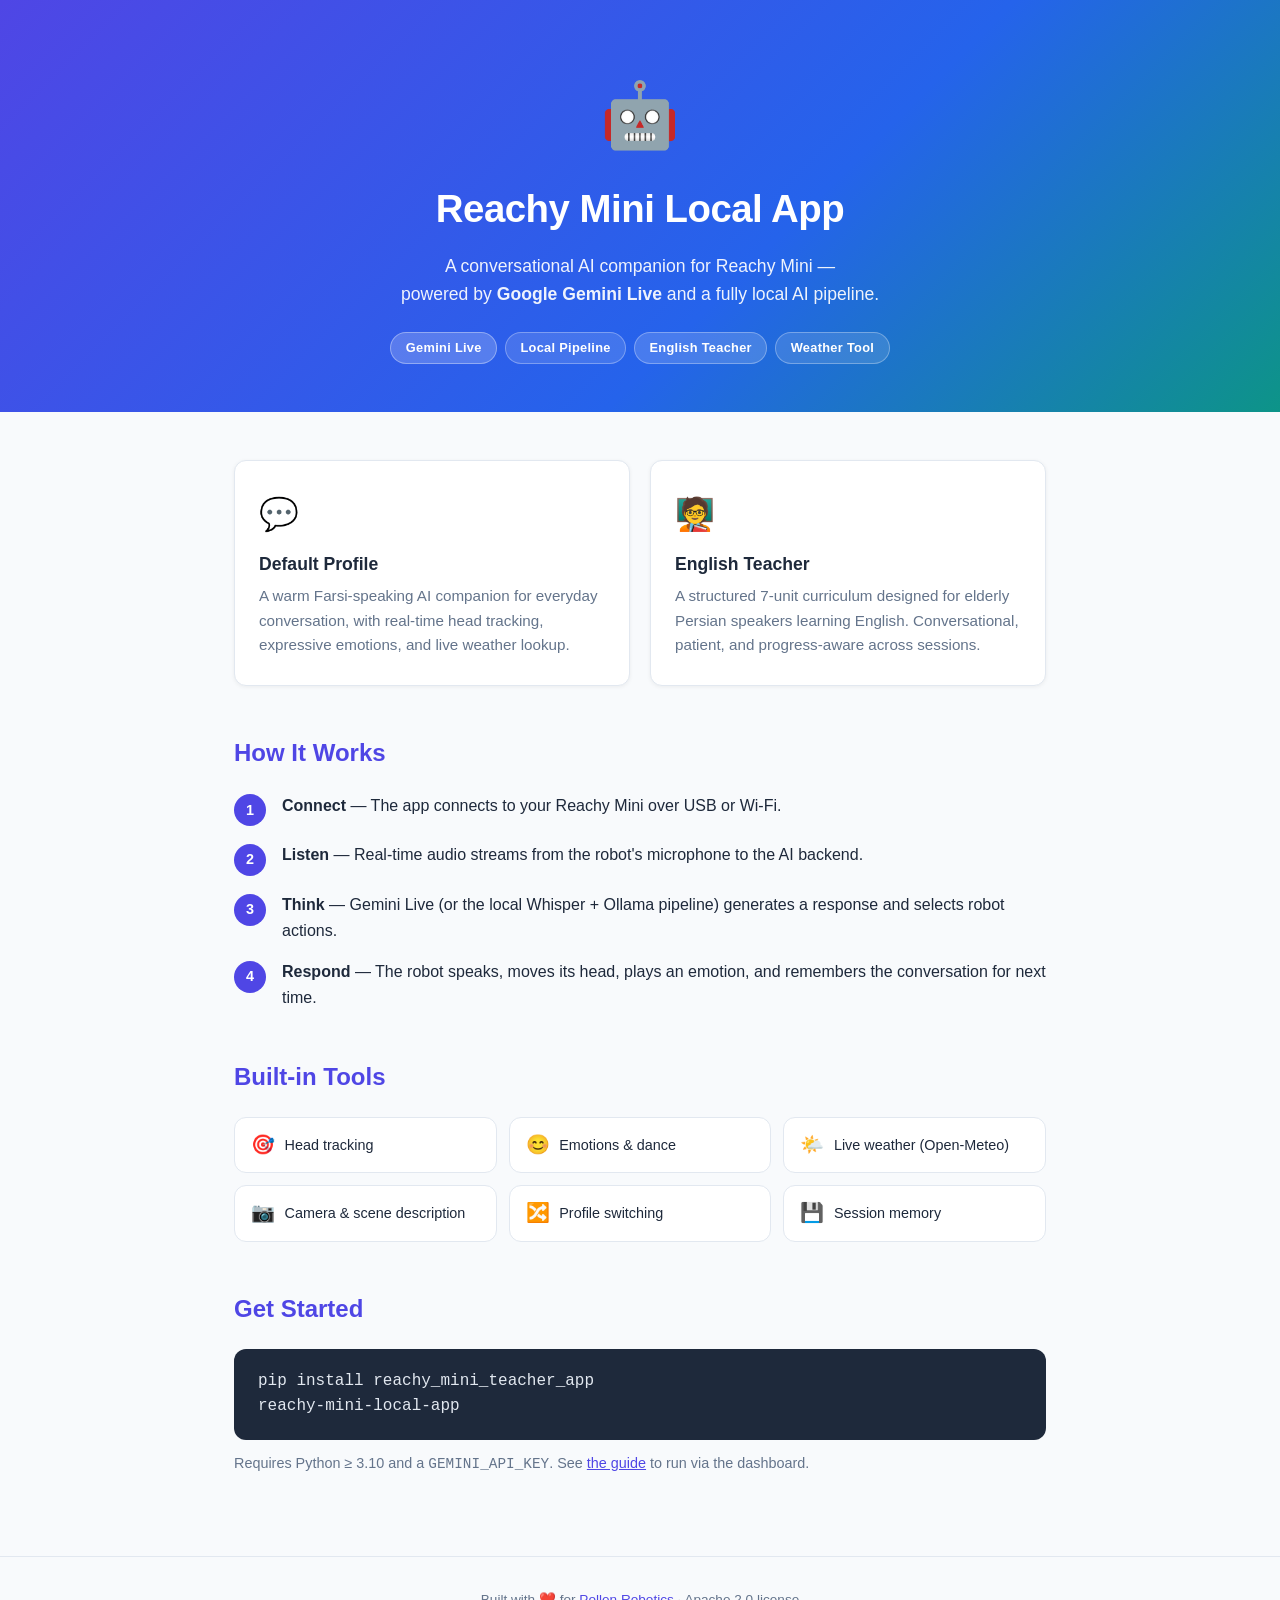
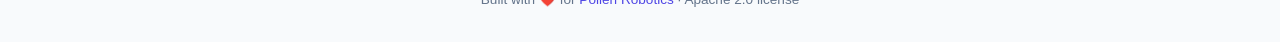
==== index.html @ 0720f4a0 "added the version 1" ====
<!DOCTYPE html>
<html lang="en">
<head>
  <meta charset="UTF-8" />
  <meta name="viewport" content="width=device-width, initial-scale=1.0" />
  <title>Reachy Mini Local App</title>
  <link rel="stylesheet" href="style.css" />
</head>
<body>
  <div class="hero">
    <div class="hero-inner">
      <span class="robot-emoji">🤖</span>
      <h1>Reachy Mini Local App</h1>
      <p class="tagline">
        A conversational AI companion for Reachy Mini —<br />
        powered by <strong>Google Gemini Live</strong> and a fully local AI pipeline.
      </p>
      <div class="badge-row">
        <span class="badge blue">Gemini Live</span>
        <span class="badge indigo">Local Pipeline</span>
        <span class="badge purple">English Teacher</span>
        <span class="badge teal">Weather Tool</span>
      </div>
    </div>
  </div>

  <main class="content">

    <!-- Profiles -->
    <section class="card-grid">
      <div class="card">
        <div class="card-icon">💬</div>
        <h3>Default Profile</h3>
        <p>A warm Farsi-speaking AI companion for everyday conversation, with real-time head tracking, expressive emotions, and live weather lookup.</p>
      </div>
      <div class="card">
        <div class="card-icon">🧑‍🏫</div>
        <h3>English Teacher</h3>
        <p>A structured 7-unit curriculum designed for elderly Persian speakers learning English. Conversational, patient, and progress-aware across sessions.</p>
      </div>
    </section>

    <!-- How it works -->
    <section class="section">
      <h2>How It Works</h2>
      <div class="steps">
        <div class="step">
          <div class="step-num">1</div>
          <div>
            <strong>Connect</strong> — The app connects to your Reachy Mini over USB or Wi-Fi.
          </div>
        </div>
        <div class="step">
          <div class="step-num">2</div>
          <div>
            <strong>Listen</strong> — Real-time audio streams from the robot's microphone to the AI backend.
          </div>
        </div>
        <div class="step">
          <div class="step-num">3</div>
          <div>
            <strong>Think</strong> — Gemini Live (or the local Whisper + Ollama pipeline) generates a response and selects robot actions.
          </div>
        </div>
        <div class="step">
          <div class="step-num">4</div>
          <div>
            <strong>Respond</strong> — The robot speaks, moves its head, plays an emotion, and remembers the conversation for next time.
          </div>
        </div>
      </div>
    </section>

    <!-- Tools -->
    <section class="section">
      <h2>Built-in Tools</h2>
      <div class="tool-grid">
        <div class="tool"><span>🎯</span> Head tracking</div>
        <div class="tool"><span>😊</span> Emotions &amp; dance</div>
        <div class="tool"><span>🌤️</span> Live weather (Open-Meteo)</div>
        <div class="tool"><span>📷</span> Camera &amp; scene description</div>
        <div class="tool"><span>🔀</span> Profile switching</div>
        <div class="tool"><span>💾</span> Session memory</div>
      </div>
    </section>

    <!-- Install -->
    <section class="section install">
      <h2>Get Started</h2>
      <pre><code>pip install reachy_mini_teacher_app
reachy-mini-local-app</code></pre>
      <p class="install-note">Requires Python ≥ 3.10 and a <code>GEMINI_API_KEY</code>. See <a href="https://huggingface.co/blog/pollen-robotics/make-and-publish-your-reachy-mini-apps" target="_blank">the guide</a> to run via the dashboard.</p>
    </section>

  </main>

  <footer>
    <p>Built with ❤️ for <a href="https://pollen-robotics.com" target="_blank">Pollen Robotics</a> · Apache 2.0 license</p>
  </footer>
</body>
</html>
---- style.css ----
/* ── Reset & base ─────────────────────────────────────────────────── */
*, *::before, *::after { box-sizing: border-box; margin: 0; padding: 0; }

:root {
  --indigo: #4f46e5;
  --blue:   #2563eb;
  --purple: #7c3aed;
  --teal:   #0d9488;
  --bg:     #f8fafc;
  --surface:#ffffff;
  --text:   #1e293b;
  --muted:  #64748b;
  --border: #e2e8f0;
  --radius: 12px;
}

body {
  font-family: -apple-system, BlinkMacSystemFont, "Segoe UI", Roboto, sans-serif;
  background: var(--bg);
  color: var(--text);
  line-height: 1.6;
}

/* ── Hero ──────────────────────────────────────────────────────────── */
.hero {
  background: linear-gradient(135deg, var(--indigo) 0%, var(--blue) 60%, var(--teal) 100%);
  color: #fff;
  padding: 4rem 1.5rem 3rem;
  text-align: center;
}
.hero-inner { max-width: 680px; margin: 0 auto; }
.robot-emoji { font-size: 4rem; display: block; margin-bottom: .75rem; }
.hero h1 { font-size: 2.4rem; font-weight: 800; letter-spacing: -.5px; }
.tagline { font-size: 1.1rem; margin-top: .75rem; opacity: .92; }

.badge-row { display: flex; flex-wrap: wrap; gap: .5rem; justify-content: center; margin-top: 1.5rem; }
.badge {
  padding: .3rem .9rem;
  border-radius: 999px;
  font-size: .8rem;
  font-weight: 600;
  color: #fff;
  letter-spacing: .3px;
}
.badge.blue   { background: rgba(255,255,255,.20); border: 1px solid rgba(255,255,255,.35); }
.badge.indigo { background: rgba(255,255,255,.13); border: 1px solid rgba(255,255,255,.3); }
.badge.purple { background: rgba(255,255,255,.16); border: 1px solid rgba(255,255,255,.3); }
.badge.teal   { background: rgba(255,255,255,.12); border: 1px solid rgba(255,255,255,.3); }

/* ── Layout ────────────────────────────────────────────────────────── */
.content { max-width: 860px; margin: 0 auto; padding: 3rem 1.5rem; }
.section  { margin-top: 3rem; }
.section h2 { font-size: 1.5rem; font-weight: 700; margin-bottom: 1.25rem; color: var(--indigo); }

/* ── Profile cards ─────────────────────────────────────────────────── */
.card-grid { display: grid; grid-template-columns: 1fr 1fr; gap: 1.25rem; }
@media (max-width: 600px) { .card-grid { grid-template-columns: 1fr; } }

.card {
  background: var(--surface);
  border: 1px solid var(--border);
  border-radius: var(--radius);
  padding: 1.75rem 1.5rem;
  box-shadow: 0 1px 4px rgba(0,0,0,.06);
}
.card-icon { font-size: 2rem; margin-bottom: .6rem; }
.card h3   { font-size: 1.1rem; font-weight: 700; margin-bottom: .4rem; }
.card p    { color: var(--muted); font-size: .95rem; }

/* ── Steps ─────────────────────────────────────────────────────────── */
.steps { display: flex; flex-direction: column; gap: 1rem; }
.step  { display: flex; align-items: flex-start; gap: 1rem; }
.step-num {
  flex-shrink: 0;
  width: 2rem; height: 2rem;
  border-radius: 50%;
  background: var(--indigo);
  color: #fff;
  font-weight: 700;
  font-size: .9rem;
  display: flex; align-items: center; justify-content: center;
  margin-top: .1rem;
}

/* ── Tool grid ─────────────────────────────────────────────────────── */
.tool-grid {
  display: grid;
  grid-template-columns: repeat(auto-fill, minmax(200px, 1fr));
  gap: .75rem;
}
.tool {
  background: var(--surface);
  border: 1px solid var(--border);
  border-radius: var(--radius);
  padding: .75rem 1rem;
  font-size: .9rem;
  font-weight: 500;
  display: flex;
  align-items: center;
  gap: .6rem;
}
.tool span { font-size: 1.2rem; }

/* ── Install block ─────────────────────────────────────────────────── */
.install pre {
  background: #1e293b;
  color: #e2e8f0;
  border-radius: var(--radius);
  padding: 1.25rem 1.5rem;
  font-size: 1rem;
  overflow-x: auto;
  margin-bottom: .75rem;
}
.install-note { font-size: .9rem; color: var(--muted); }
.install-note a { color: var(--indigo); }

/* ── Footer ────────────────────────────────────────────────────────── */
footer {
  text-align: center;
  padding: 2rem 1rem;
  font-size: .85rem;
  color: var(--muted);
  border-top: 1px solid var(--border);
  margin-top: 2rem;
}
footer a { color: var(--indigo); text-decoration: none; }
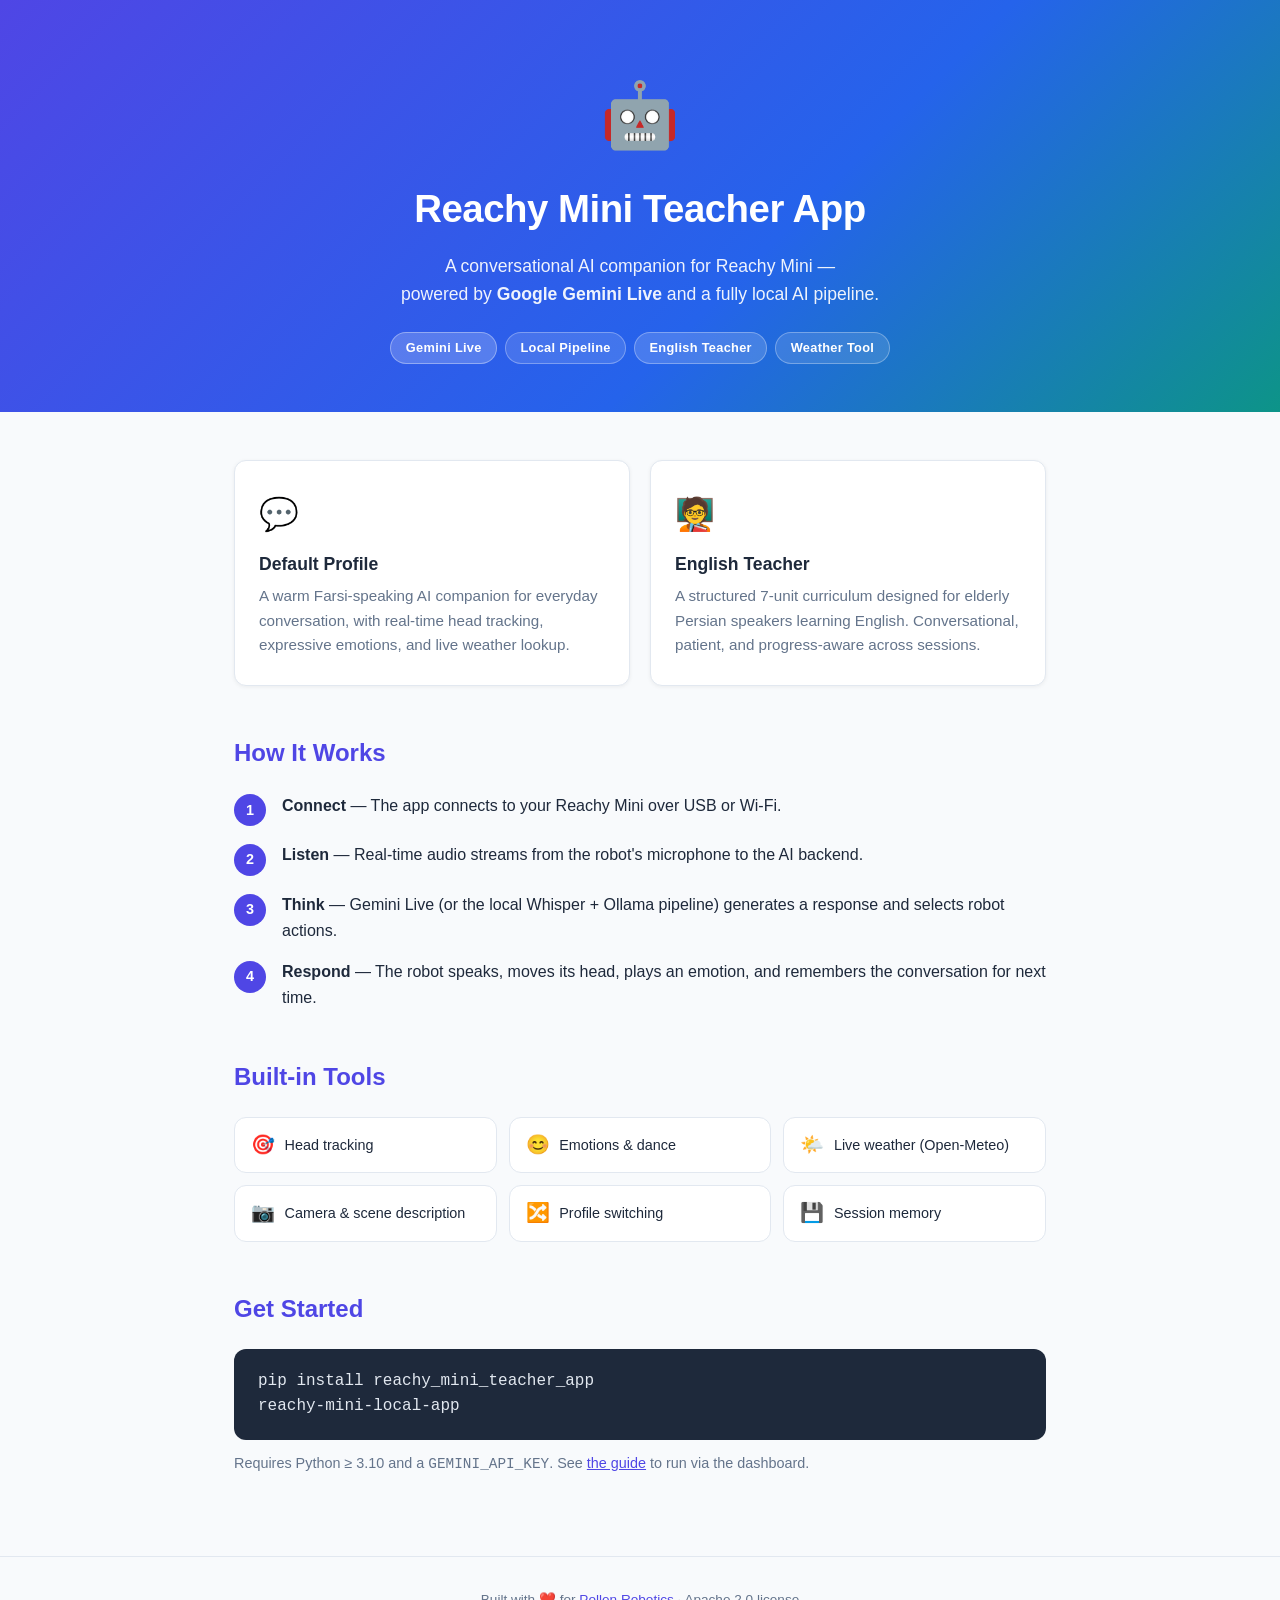
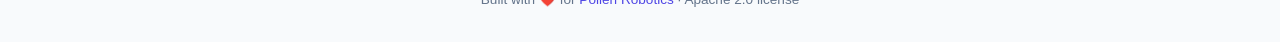
==== commit 1f18c3cc: "renamed the app" ====
--- a/index.html
+++ b/index.html
@@ -3,14 +3,14 @@
 <head>
   <meta charset="UTF-8" />
   <meta name="viewport" content="width=device-width, initial-scale=1.0" />
-  <title>Reachy Mini Local App</title>
+  <title>Reachy Mini Teacher App</title>
   <link rel="stylesheet" href="style.css" />
 </head>
 <body>
   <div class="hero">
     <div class="hero-inner">
       <span class="robot-emoji">🤖</span>
-      <h1>Reachy Mini Local App</h1>
+      <h1>Reachy Mini Teacher App</h1>
       <p class="tagline">
         A conversational AI companion for Reachy Mini —<br />
         powered by <strong>Google Gemini Live</strong> and a fully local AI pipeline.
